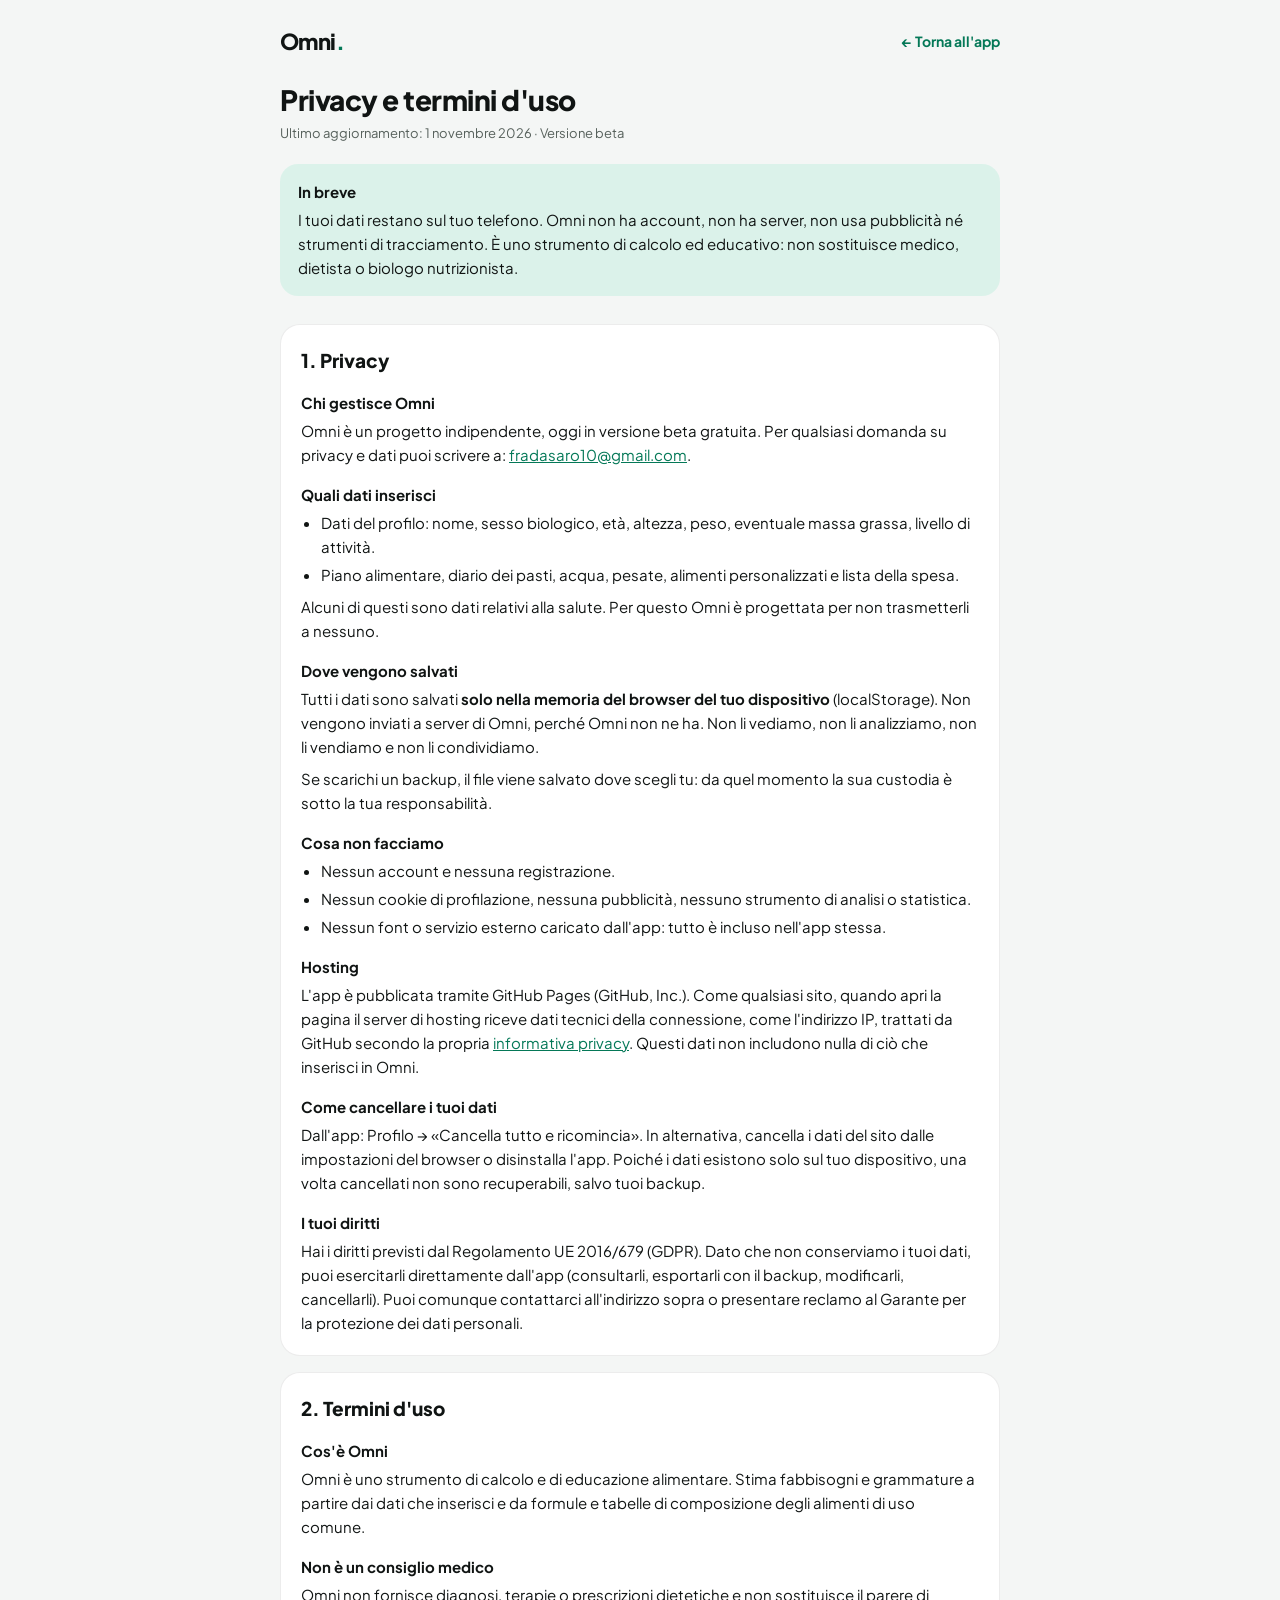
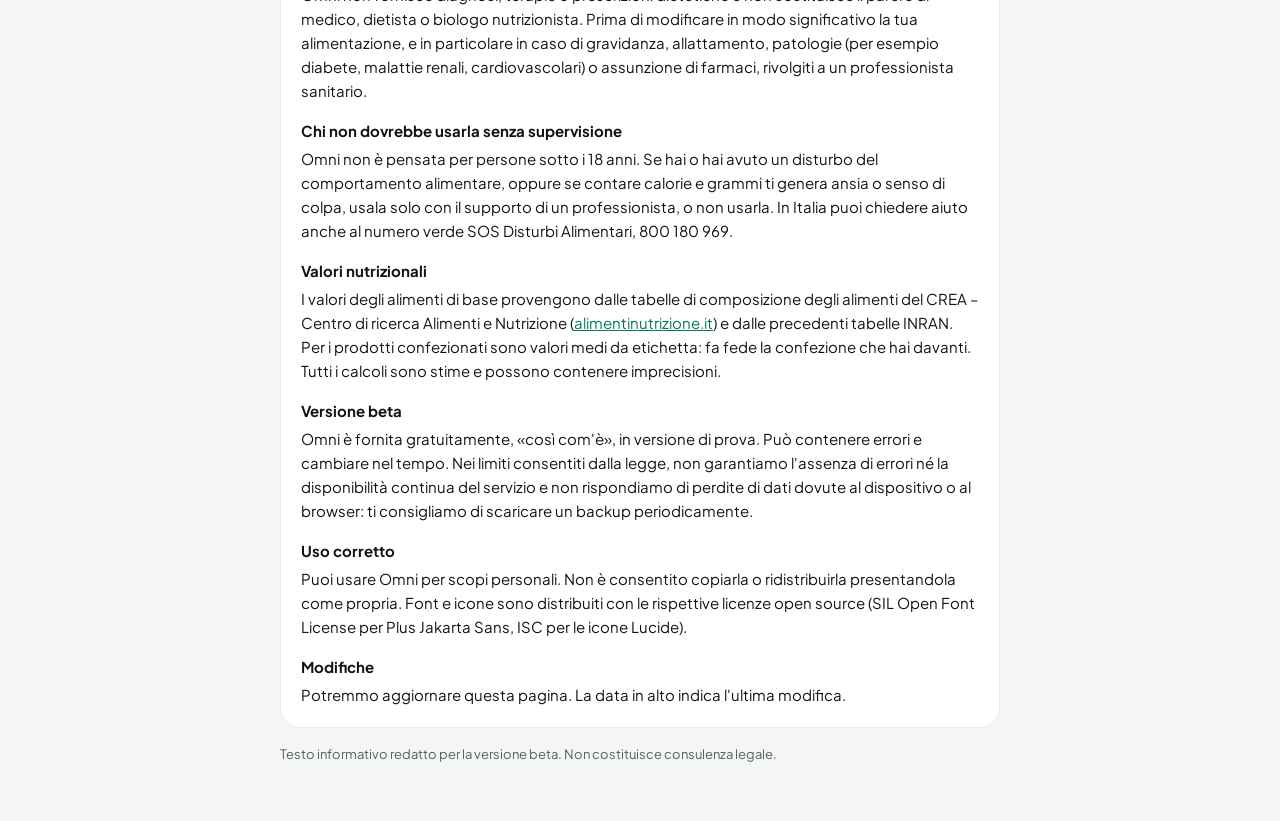
==== privacy.html @ 5c0f4c28 "Add files via upload" ====
<!DOCTYPE html>
<html lang="it">
<head>
<meta charset="utf-8">
<meta name="viewport" content="width=device-width, initial-scale=1, viewport-fit=cover">
<meta name="theme-color" content="#f4f6f5" media="(prefers-color-scheme: light)">
<meta name="theme-color" content="#000000" media="(prefers-color-scheme: dark)">
<title>Privacy e termini · Omni</title>
<link rel="icon" type="image/png" sizes="32x32" href="icons/favicon-32.png">
<style>
@font-face { font-family: 'Plus Jakarta Sans'; src: url('fonts/PlusJakartaSans-var.woff') format('woff'); font-weight: 400 800; font-display: swap; }
:root { --bg: #f4f6f5; --surface: #fff; --text: #101413; --text-2: #56605b; --border: rgba(16,20,19,.08); --brand: #047857; --soft: rgba(47,211,154,.12); color-scheme: light; }
@media (prefers-color-scheme: dark) { :root { --bg: #000; --surface: #101312; --text: #f3f6f5; --text-2: #9ca7a2; --border: rgba(255,255,255,.08); --brand: #4ff0b6; --soft: rgba(51,230,166,.12); color-scheme: dark; } }
* { box-sizing: border-box; margin: 0; padding: 0; }
body { font-family: 'Plus Jakarta Sans', -apple-system, BlinkMacSystemFont, 'Segoe UI', Roboto, sans-serif; background: var(--bg); color: var(--text); line-height: 1.6; font-size: 15px; -webkit-font-smoothing: antialiased; padding: 24px 16px 56px; }
main { max-width: 720px; margin: 0 auto; }
.top { display: flex; align-items: center; justify-content: space-between; margin-bottom: 24px; }
.brand { font-size: 22px; font-weight: 800; letter-spacing: -.6px; text-decoration: none; color: var(--text); }
.brand span { color: var(--brand); }
.back { color: var(--brand); font-weight: 700; font-size: 14px; text-decoration: none; }
h1 { font-size: 28px; font-weight: 800; letter-spacing: -.5px; line-height: 1.2; margin-bottom: 6px; }
.updated { color: var(--text-2); font-size: 13px; margin-bottom: 20px; }
.summary { background: var(--soft); border-radius: 18px; padding: 16px 18px; margin-bottom: 28px; }
.summary b { display: block; margin-bottom: 4px; }
section { background: var(--surface); border: 1px solid var(--border); border-radius: 20px; padding: 20px; margin-bottom: 16px; }
h2 { font-size: 19px; font-weight: 800; margin-bottom: 10px; }
h3 { font-size: 15px; font-weight: 700; margin: 16px 0 4px; }
p + p, ul + p, p + ul { margin-top: 8px; }
ul { padding-left: 20px; }
li + li { margin-top: 4px; }
a { color: var(--brand); }
.muted { color: var(--text-2); font-size: 13px; }
</style>
</head>
<body>
<main>
  <div class="top">
    <a class="brand" href="./">Omni<span>.</span></a>
    <a class="back" href="./">← Torna all'app</a>
  </div>

  <h1>Privacy e termini d'uso</h1>
  <p class="updated">Ultimo aggiornamento: 1 novembre 2026 · Versione beta</p>

  <div class="summary">
    <b>In breve</b>
    I tuoi dati restano sul tuo telefono. Omni non ha account, non ha server, non usa pubblicità né strumenti di tracciamento. È uno strumento di calcolo ed educativo: non sostituisce medico, dietista o biologo nutrizionista.
  </div>

  <section>
    <h2>1. Privacy</h2>

    <h3>Chi gestisce Omni</h3>
    <p>Omni è un progetto indipendente, oggi in versione beta gratuita. Per qualsiasi domanda su privacy e dati puoi scrivere a: <a href="mailto:fradasaro10@gmail.com">fradasaro10@gmail.com</a>.</p>

    <h3>Quali dati inserisci</h3>
    <ul>
      <li>Dati del profilo: nome, sesso biologico, età, altezza, peso, eventuale massa grassa, livello di attività.</li>
      <li>Piano alimentare, diario dei pasti, acqua, pesate, alimenti personalizzati e lista della spesa.</li>
    </ul>
    <p>Alcuni di questi sono dati relativi alla salute. Per questo Omni è progettata per non trasmetterli a nessuno.</p>

    <h3>Dove vengono salvati</h3>
    <p>Tutti i dati sono salvati <b>solo nella memoria del browser del tuo dispositivo</b> (localStorage). Non vengono inviati a server di Omni, perché Omni non ne ha. Non li vediamo, non li analizziamo, non li vendiamo e non li condividiamo.</p>
    <p>Se scarichi un backup, il file viene salvato dove scegli tu: da quel momento la sua custodia è sotto la tua responsabilità.</p>

    <h3>Cosa non facciamo</h3>
    <ul>
      <li>Nessun account e nessuna registrazione.</li>
      <li>Nessun cookie di profilazione, nessuna pubblicità, nessuno strumento di analisi o statistica.</li>
      <li>Nessun font o servizio esterno caricato dall'app: tutto è incluso nell'app stessa.</li>
    </ul>

    <h3>Hosting</h3>
    <p>L'app è pubblicata tramite GitHub Pages (GitHub, Inc.). Come qualsiasi sito, quando apri la pagina il server di hosting riceve dati tecnici della connessione, come l'indirizzo IP, trattati da GitHub secondo la propria <a href="https://docs.github.com/site-policy/privacy-policies/github-general-privacy-statement" target="_blank" rel="noopener">informativa privacy</a>. Questi dati non includono nulla di ciò che inserisci in Omni.</p>

    <h3>Come cancellare i tuoi dati</h3>
    <p>Dall'app: Profilo → «Cancella tutto e ricomincia». In alternativa, cancella i dati del sito dalle impostazioni del browser o disinstalla l'app. Poiché i dati esistono solo sul tuo dispositivo, una volta cancellati non sono recuperabili, salvo tuoi backup.</p>

    <h3>I tuoi diritti</h3>
    <p>Hai i diritti previsti dal Regolamento UE 2016/679 (GDPR). Dato che non conserviamo i tuoi dati, puoi esercitarli direttamente dall'app (consultarli, esportarli con il backup, modificarli, cancellarli). Puoi comunque contattarci all'indirizzo sopra o presentare reclamo al Garante per la protezione dei dati personali.</p>
  </section>

  <section>
    <h2>2. Termini d'uso</h2>

    <h3>Cos'è Omni</h3>
    <p>Omni è uno strumento di calcolo e di educazione alimentare. Stima fabbisogni e grammature a partire dai dati che inserisci e da formule e tabelle di composizione degli alimenti di uso comune.</p>

    <h3>Non è un consiglio medico</h3>
    <p>Omni non fornisce diagnosi, terapie o prescrizioni dietetiche e non sostituisce il parere di medico, dietista o biologo nutrizionista. Prima di modificare in modo significativo la tua alimentazione, e in particolare in caso di gravidanza, allattamento, patologie (per esempio diabete, malattie renali, cardiovascolari) o assunzione di farmaci, rivolgiti a un professionista sanitario.</p>

    <h3>Chi non dovrebbe usarla senza supervisione</h3>
    <p>Omni non è pensata per persone sotto i 18 anni. Se hai o hai avuto un disturbo del comportamento alimentare, oppure se contare calorie e grammi ti genera ansia o senso di colpa, usala solo con il supporto di un professionista, o non usarla. In Italia puoi chiedere aiuto anche al numero verde SOS Disturbi Alimentari, 800 180 969.</p>

    <h3>Valori nutrizionali</h3>
    <p>I valori degli alimenti di base provengono dalle tabelle di composizione degli alimenti del CREA – Centro di ricerca Alimenti e Nutrizione (<a href="https://www.alimentinutrizione.it" target="_blank" rel="noopener">alimentinutrizione.it</a>) e dalle precedenti tabelle INRAN. Per i prodotti confezionati sono valori medi da etichetta: fa fede la confezione che hai davanti. Tutti i calcoli sono stime e possono contenere imprecisioni.</p>

    <h3>Versione beta</h3>
    <p>Omni è fornita gratuitamente, «così com'è», in versione di prova. Può contenere errori e cambiare nel tempo. Nei limiti consentiti dalla legge, non garantiamo l'assenza di errori né la disponibilità continua del servizio e non rispondiamo di perdite di dati dovute al dispositivo o al browser: ti consigliamo di scaricare un backup periodicamente.</p>

    <h3>Uso corretto</h3>
    <p>Puoi usare Omni per scopi personali. Non è consentito copiarla o ridistribuirla presentandola come propria. Font e icone sono distribuiti con le rispettive licenze open source (SIL Open Font License per Plus Jakarta Sans, ISC per le icone Lucide).</p>

    <h3>Modifiche</h3>
    <p>Potremmo aggiornare questa pagina. La data in alto indica l'ultima modifica.</p>
  </section>

  <p class="muted">Testo informativo redatto per la versione beta. Non costituisce consulenza legale.</p>
</main>
</body>
</html>
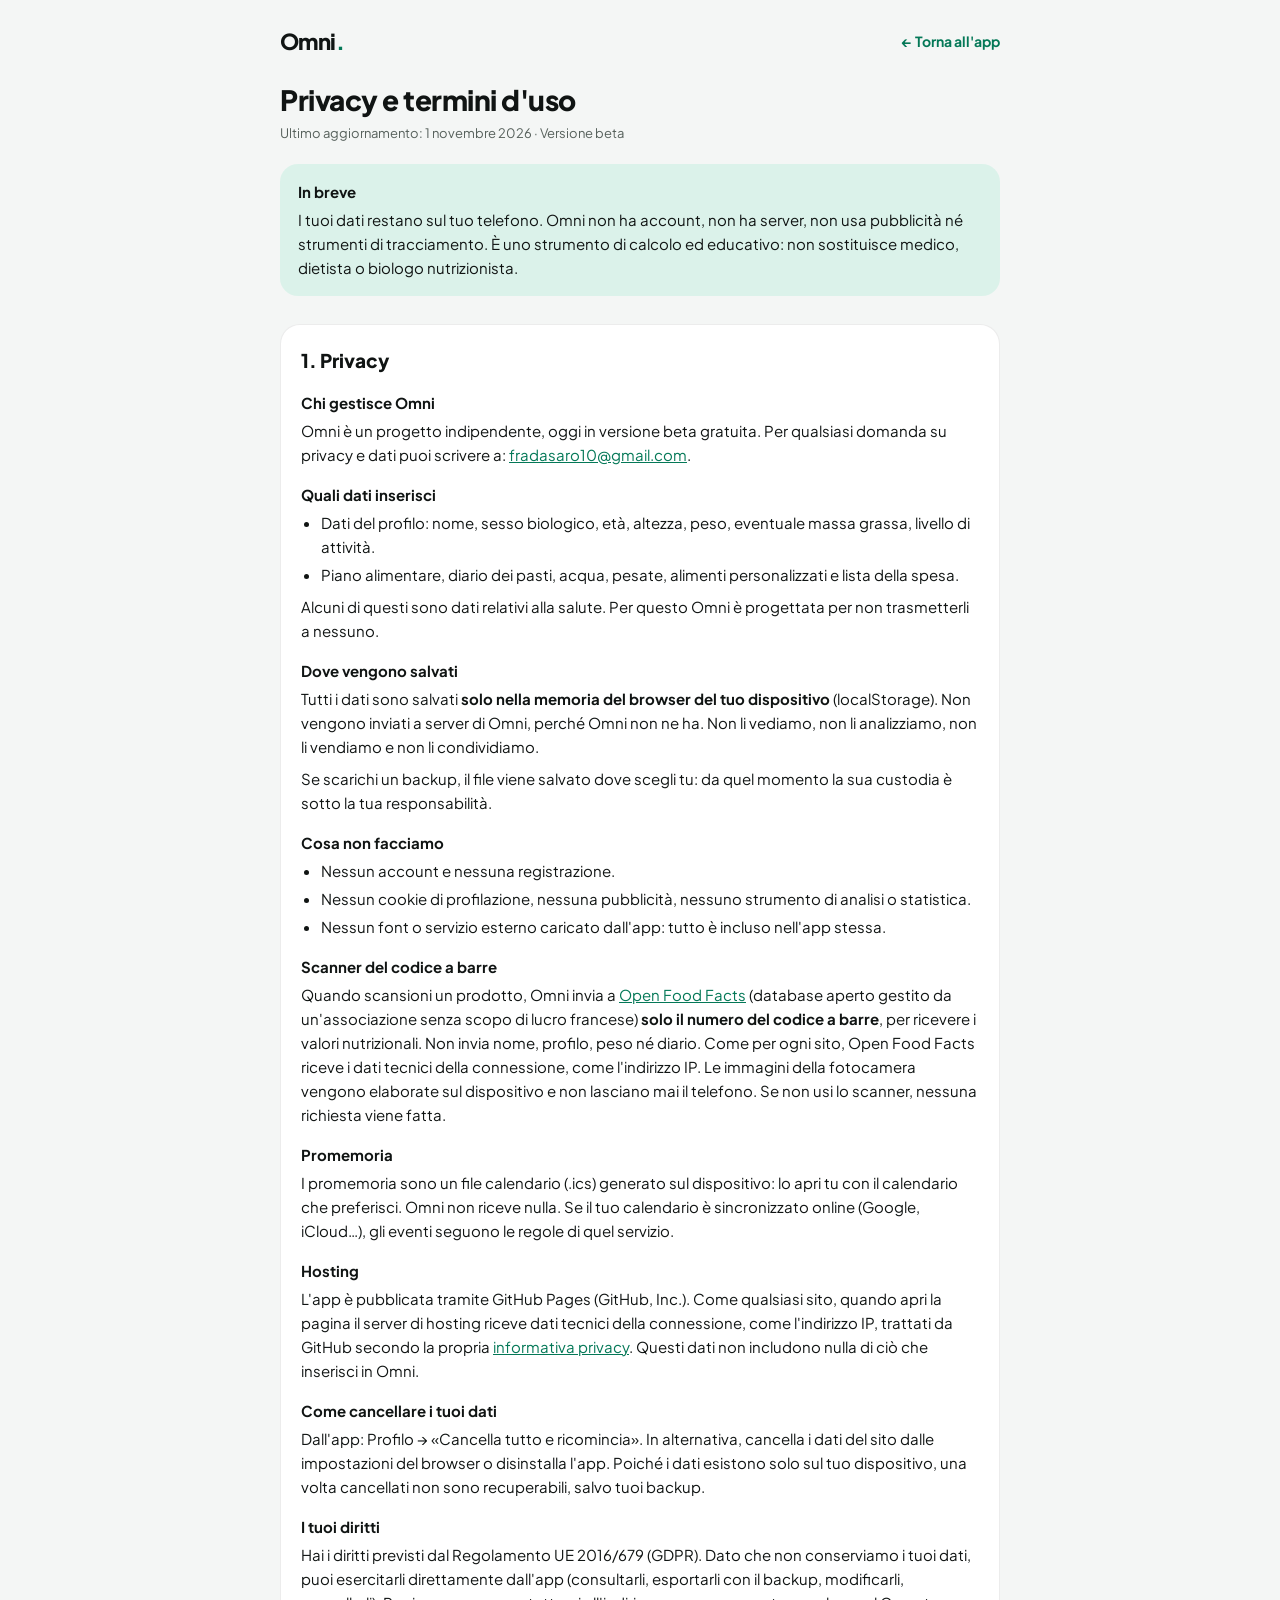
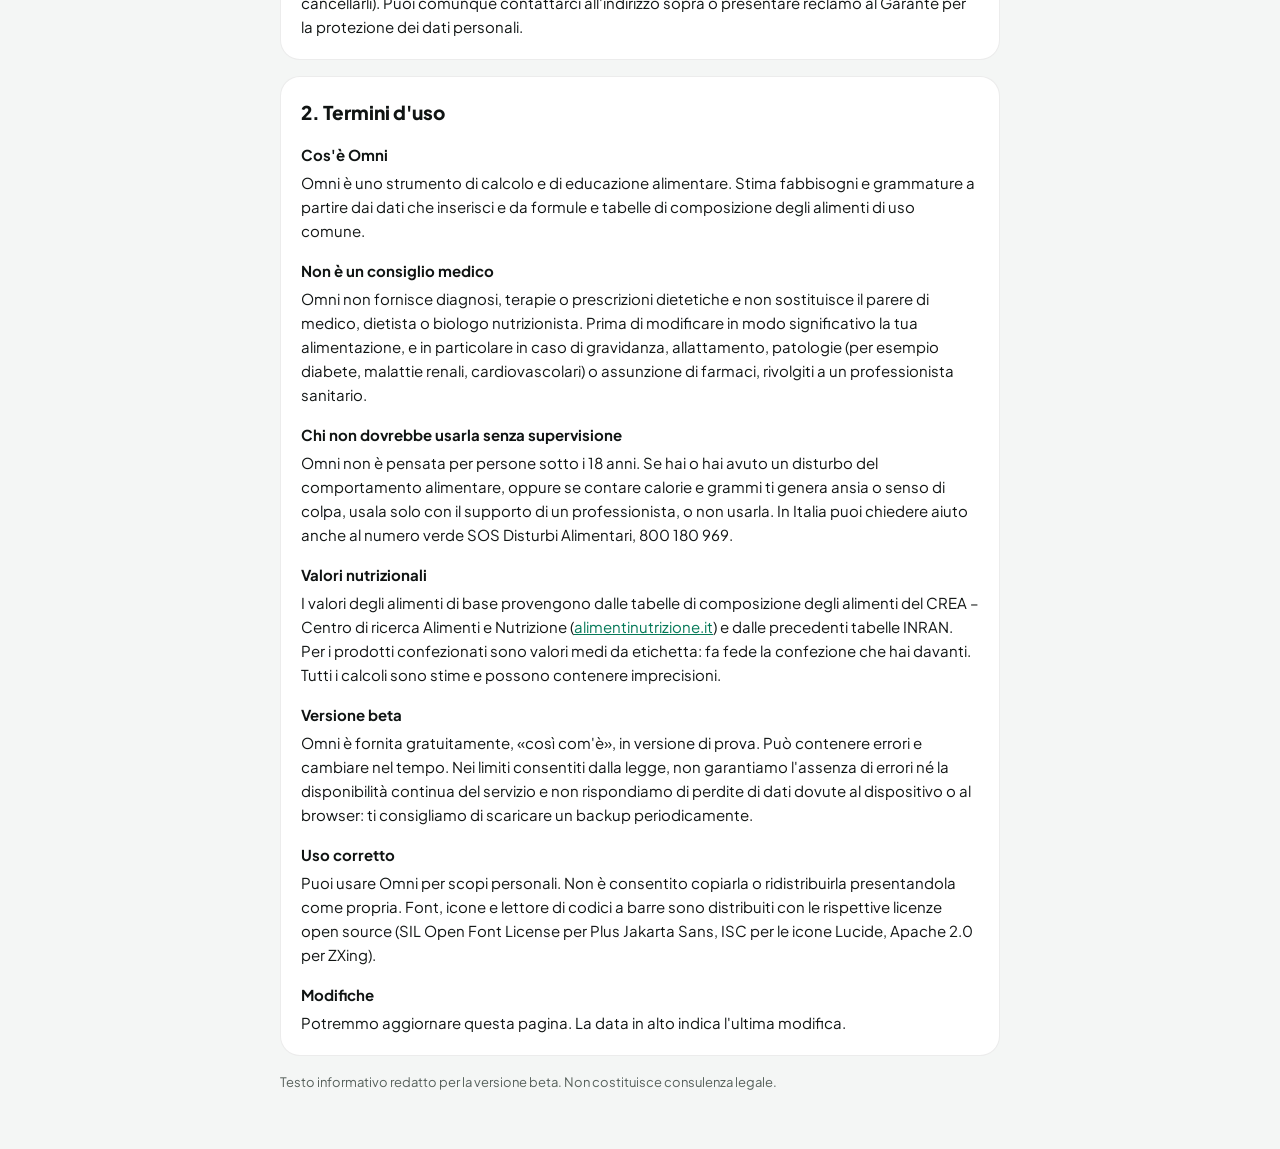
==== commit 0ed54c65: "Add files via upload" ====
--- a/privacy.html
+++ b/privacy.html
@@ -71,6 +71,12 @@
       <li>Nessun font o servizio esterno caricato dall'app: tutto è incluso nell'app stessa.</li>
     </ul>
 
+    <h3>Scanner del codice a barre</h3>
+    <p>Quando scansioni un prodotto, Omni invia a <a href="https://world.openfoodfacts.org" target="_blank" rel="noopener">Open Food Facts</a> (database aperto gestito da un'associazione senza scopo di lucro francese) <b>solo il numero del codice a barre</b>, per ricevere i valori nutrizionali. Non invia nome, profilo, peso né diario. Come per ogni sito, Open Food Facts riceve i dati tecnici della connessione, come l'indirizzo IP. Le immagini della fotocamera vengono elaborate sul dispositivo e non lasciano mai il telefono. Se non usi lo scanner, nessuna richiesta viene fatta.</p>
+
+    <h3>Promemoria</h3>
+    <p>I promemoria sono un file calendario (.ics) generato sul dispositivo: lo apri tu con il calendario che preferisci. Omni non riceve nulla. Se il tuo calendario è sincronizzato online (Google, iCloud…), gli eventi seguono le regole di quel servizio.</p>
+
     <h3>Hosting</h3>
     <p>L'app è pubblicata tramite GitHub Pages (GitHub, Inc.). Come qualsiasi sito, quando apri la pagina il server di hosting riceve dati tecnici della connessione, come l'indirizzo IP, trattati da GitHub secondo la propria <a href="https://docs.github.com/site-policy/privacy-policies/github-general-privacy-statement" target="_blank" rel="noopener">informativa privacy</a>. Questi dati non includono nulla di ciò che inserisci in Omni.</p>
 
@@ -100,7 +106,7 @@
     <p>Omni è fornita gratuitamente, «così com'è», in versione di prova. Può contenere errori e cambiare nel tempo. Nei limiti consentiti dalla legge, non garantiamo l'assenza di errori né la disponibilità continua del servizio e non rispondiamo di perdite di dati dovute al dispositivo o al browser: ti consigliamo di scaricare un backup periodicamente.</p>
 
     <h3>Uso corretto</h3>
-    <p>Puoi usare Omni per scopi personali. Non è consentito copiarla o ridistribuirla presentandola come propria. Font e icone sono distribuiti con le rispettive licenze open source (SIL Open Font License per Plus Jakarta Sans, ISC per le icone Lucide).</p>
+    <p>Puoi usare Omni per scopi personali. Non è consentito copiarla o ridistribuirla presentandola come propria. Font, icone e lettore di codici a barre sono distribuiti con le rispettive licenze open source (SIL Open Font License per Plus Jakarta Sans, ISC per le icone Lucide, Apache 2.0 per ZXing).</p>
 
     <h3>Modifiche</h3>
     <p>Potremmo aggiornare questa pagina. La data in alto indica l'ultima modifica.</p>
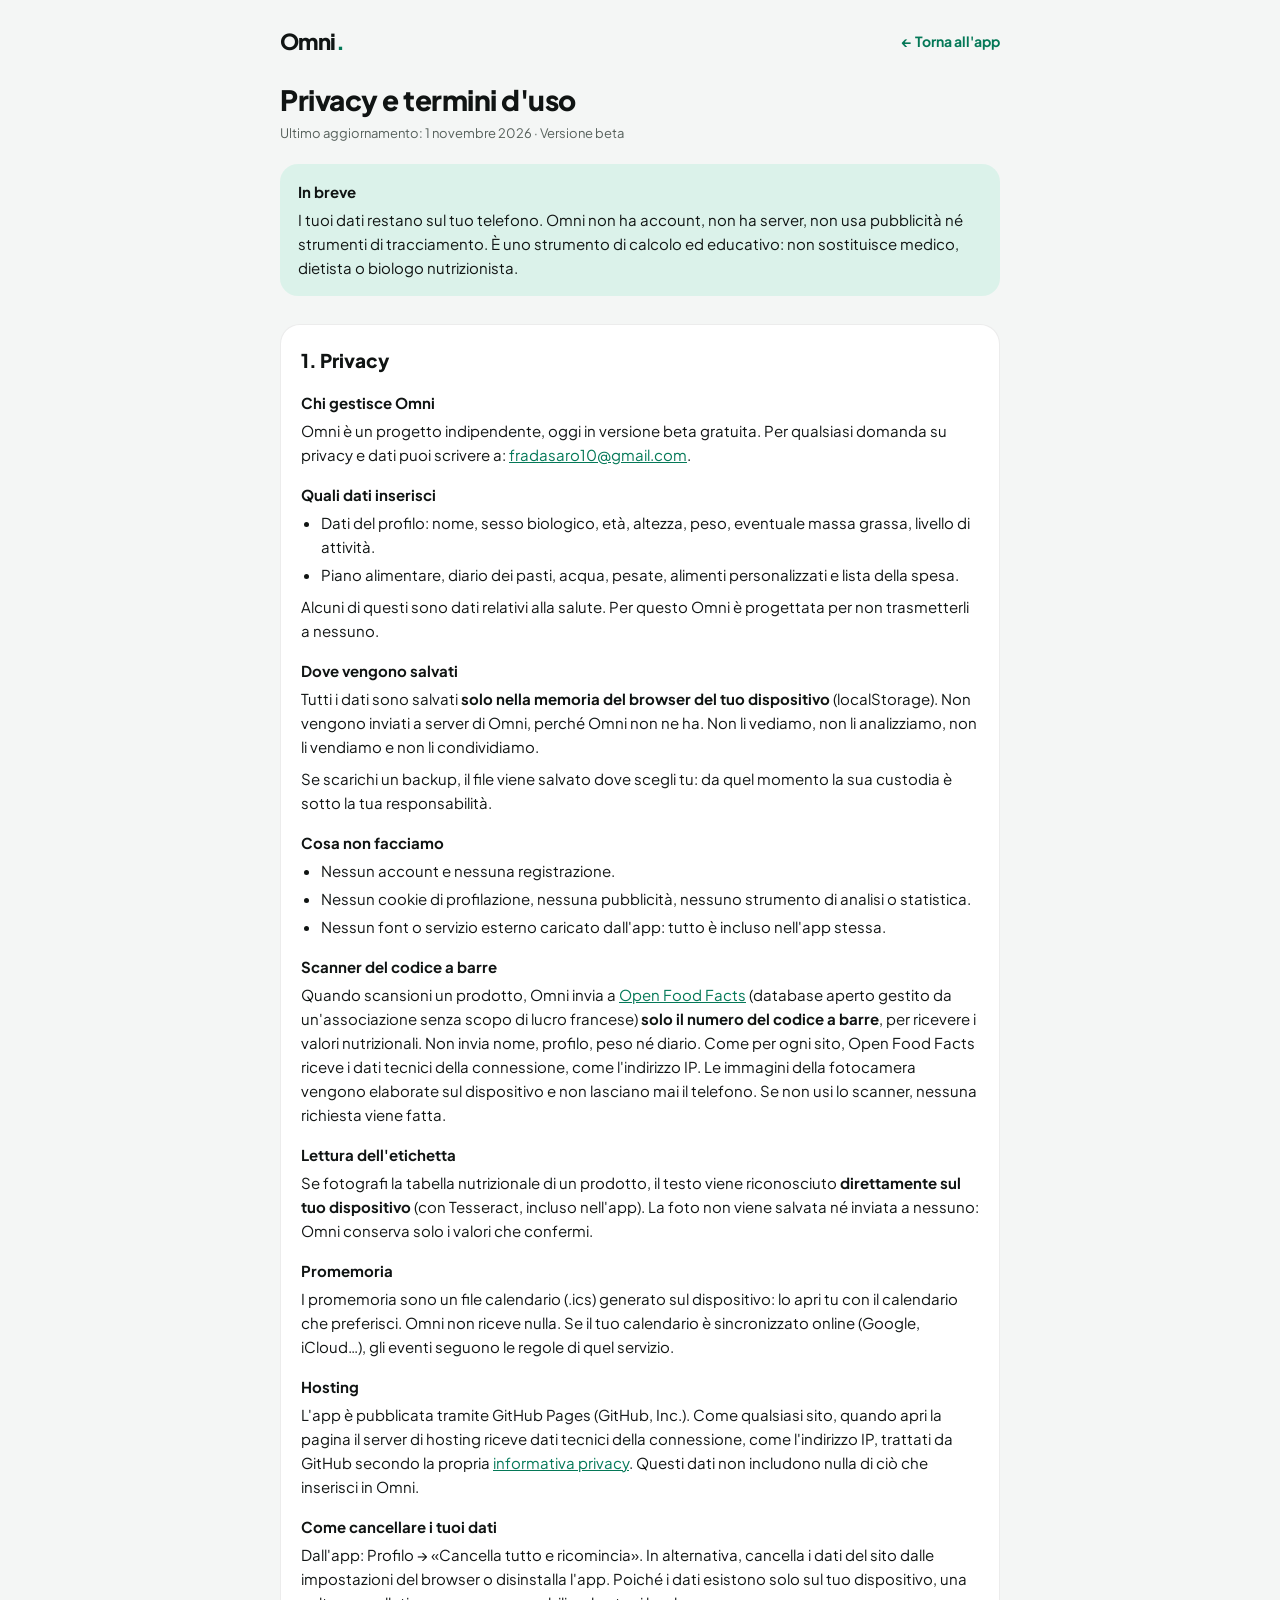
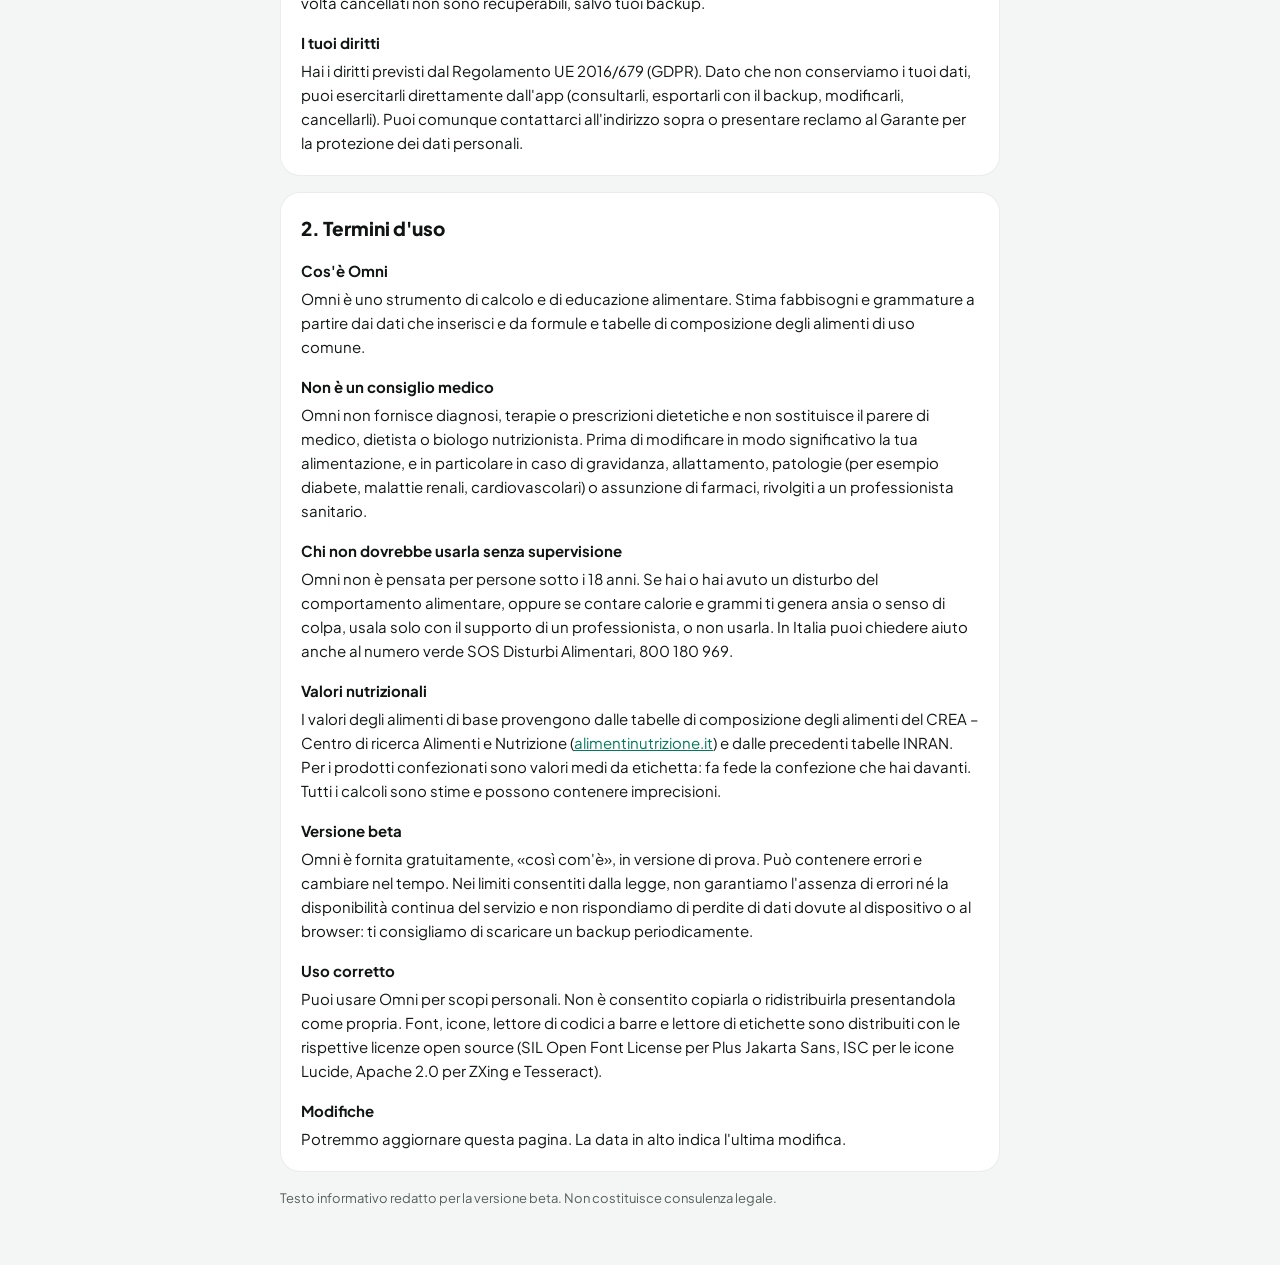
==== commit dadd78fb: "Add files via upload" ====
--- a/privacy.html
+++ b/privacy.html
@@ -74,6 +74,9 @@
     <h3>Scanner del codice a barre</h3>
     <p>Quando scansioni un prodotto, Omni invia a <a href="https://world.openfoodfacts.org" target="_blank" rel="noopener">Open Food Facts</a> (database aperto gestito da un'associazione senza scopo di lucro francese) <b>solo il numero del codice a barre</b>, per ricevere i valori nutrizionali. Non invia nome, profilo, peso né diario. Come per ogni sito, Open Food Facts riceve i dati tecnici della connessione, come l'indirizzo IP. Le immagini della fotocamera vengono elaborate sul dispositivo e non lasciano mai il telefono. Se non usi lo scanner, nessuna richiesta viene fatta.</p>
 
+    <h3>Lettura dell'etichetta</h3>
+    <p>Se fotografi la tabella nutrizionale di un prodotto, il testo viene riconosciuto <b>direttamente sul tuo dispositivo</b> (con Tesseract, incluso nell'app). La foto non viene salvata né inviata a nessuno: Omni conserva solo i valori che confermi.</p>
+
     <h3>Promemoria</h3>
     <p>I promemoria sono un file calendario (.ics) generato sul dispositivo: lo apri tu con il calendario che preferisci. Omni non riceve nulla. Se il tuo calendario è sincronizzato online (Google, iCloud…), gli eventi seguono le regole di quel servizio.</p>
 
@@ -106,7 +109,7 @@
     <p>Omni è fornita gratuitamente, «così com'è», in versione di prova. Può contenere errori e cambiare nel tempo. Nei limiti consentiti dalla legge, non garantiamo l'assenza di errori né la disponibilità continua del servizio e non rispondiamo di perdite di dati dovute al dispositivo o al browser: ti consigliamo di scaricare un backup periodicamente.</p>
 
     <h3>Uso corretto</h3>
-    <p>Puoi usare Omni per scopi personali. Non è consentito copiarla o ridistribuirla presentandola come propria. Font, icone e lettore di codici a barre sono distribuiti con le rispettive licenze open source (SIL Open Font License per Plus Jakarta Sans, ISC per le icone Lucide, Apache 2.0 per ZXing).</p>
+    <p>Puoi usare Omni per scopi personali. Non è consentito copiarla o ridistribuirla presentandola come propria. Font, icone, lettore di codici a barre e lettore di etichette sono distribuiti con le rispettive licenze open source (SIL Open Font License per Plus Jakarta Sans, ISC per le icone Lucide, Apache 2.0 per ZXing e Tesseract).</p>
 
     <h3>Modifiche</h3>
     <p>Potremmo aggiornare questa pagina. La data in alto indica l'ultima modifica.</p>
